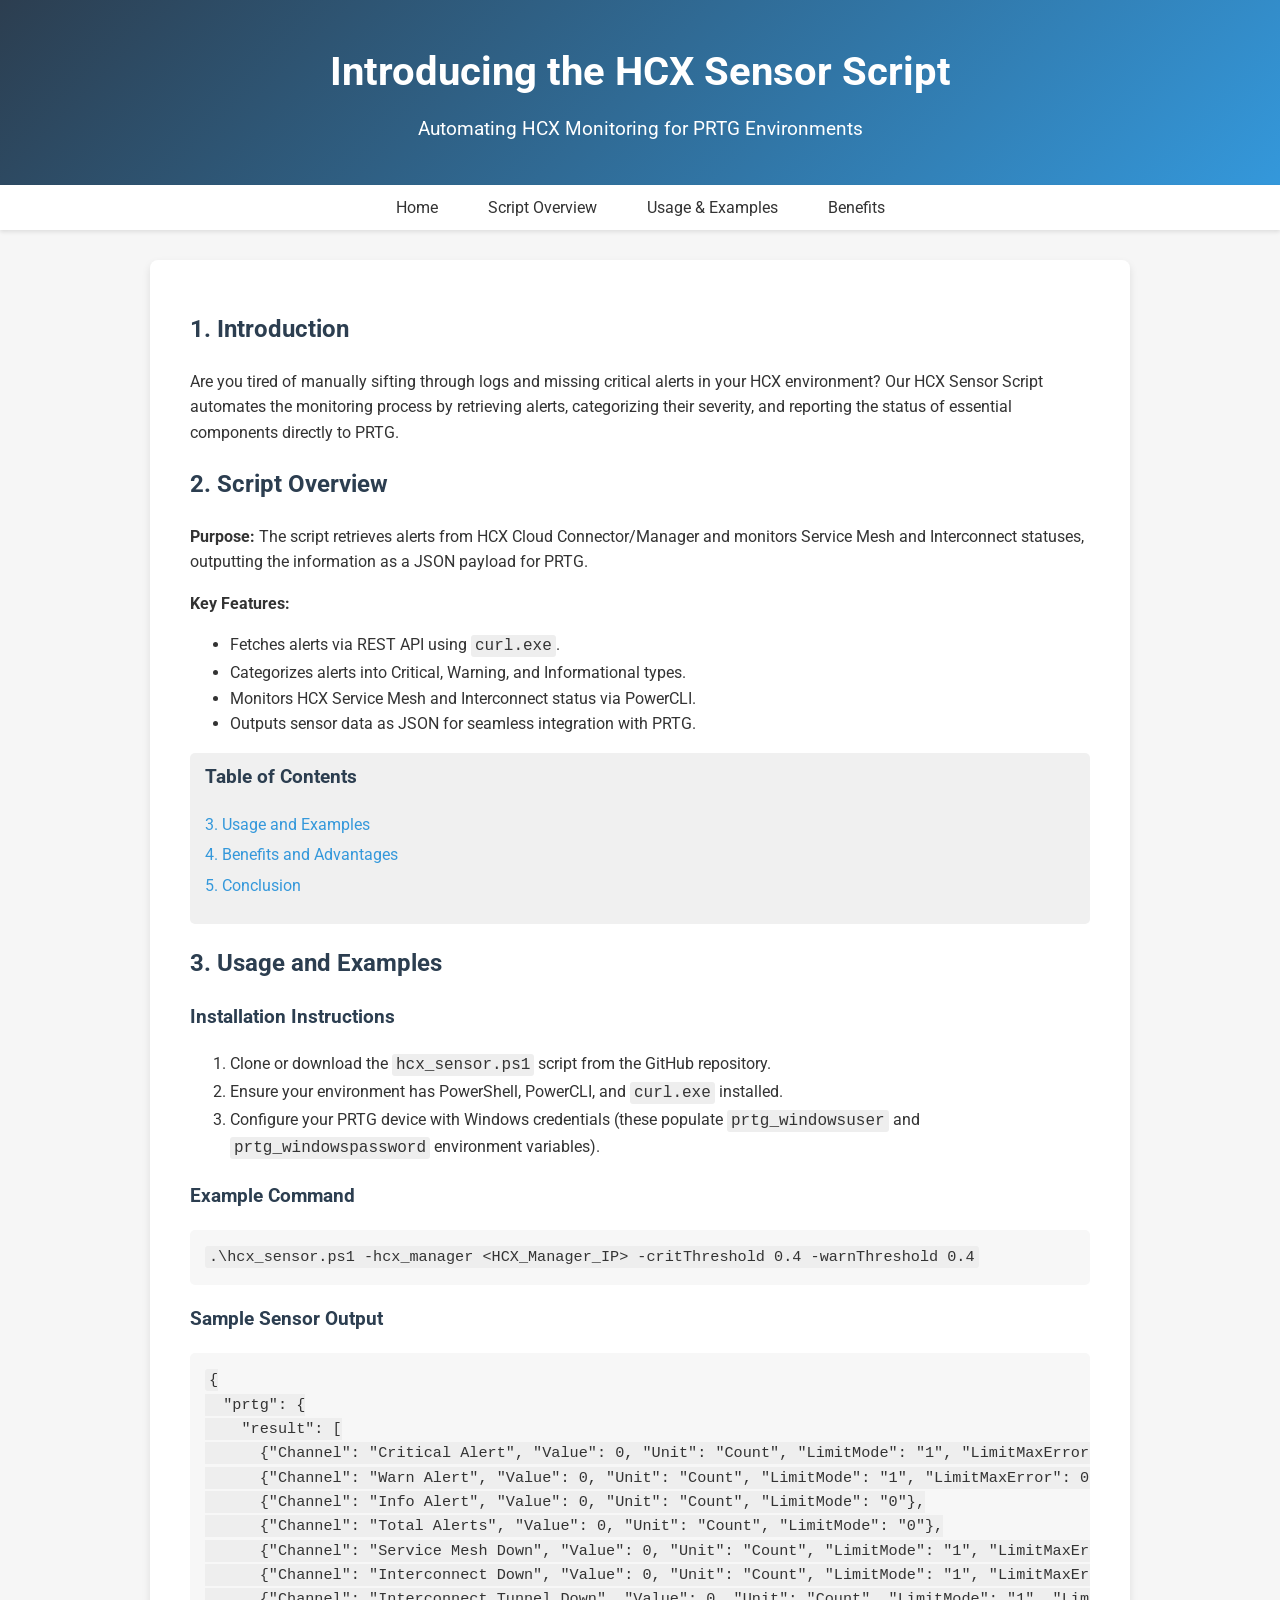
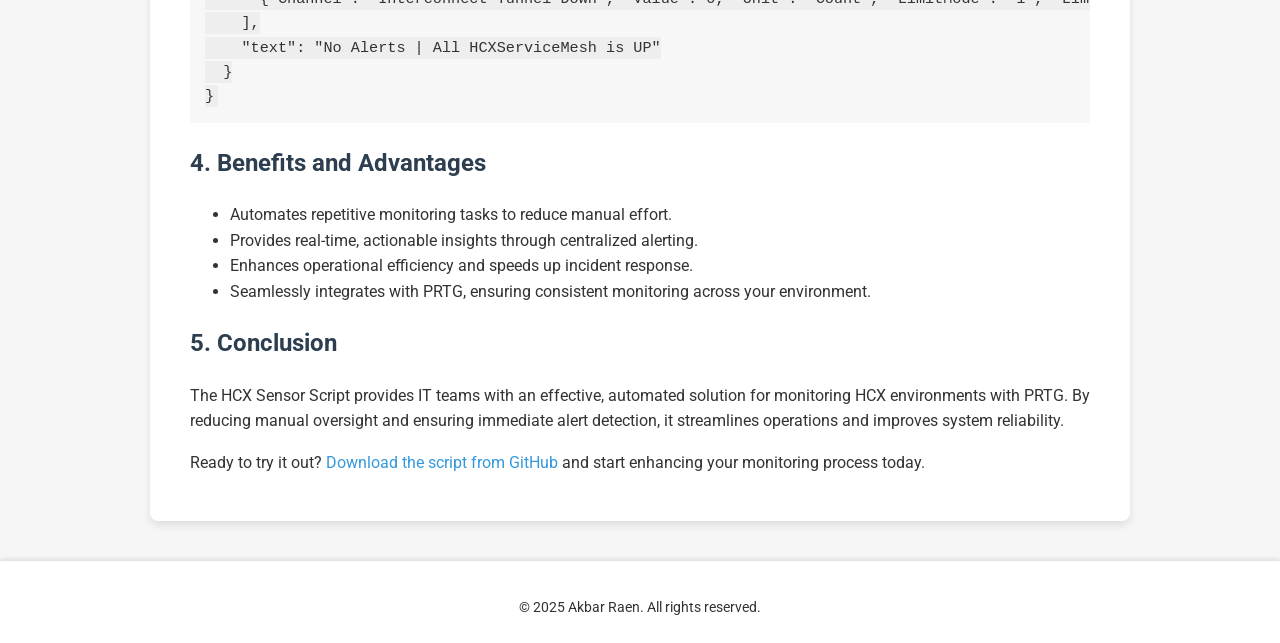
==== PRTGSensors/HCX-Sensor.html @ fb7a5610 "Create HCX-Sensor.html" ====
<!DOCTYPE html>
<html lang="en" itemscope itemtype="http://schema.org/WebPage">
<head>
  <meta charset="UTF-8" />
  <meta name="viewport" content="width=device-width, initial-scale=1" />
  
  <!-- SEO Meta Tags -->
  <title>Introducing the HCX Sensor Script for PRTG Monitoring</title>
  <meta name="description" content="Learn how our HCX Sensor Script retrieves alerts from HCX Cloud Connector/Manager, monitors Service Mesh and Interconnect status, and integrates seamlessly with PRTG." />
  <link rel="canonical" href="https://yourgithubusername.github.io/yourrepository/" />
  
  <!-- Open Graph Meta Tags -->
  <meta property="og:title" content="Introducing the HCX Sensor Script for PRTG Monitoring" />
  <meta property="og:description" content="Learn how our HCX Sensor Script retrieves alerts, monitors essential components, and outputs a PRTG-compatible JSON format" />
  <meta property="og:type" content="article" />
  <meta property="og:url" content="https://yourgithubusername.github.io/yourrepository/" />
  
  <!-- Google Fonts -->
  <link href="https://fonts.googleapis.com/css2?family=Roboto:wght@400;700&display=swap" rel="stylesheet">
  
  <style>
    /* Base Styles */
    body {
      font-family: 'Roboto', sans-serif;
      margin: 0;
      background-color: #f6f6f6;
      color: #333;
      line-height: 1.6;
    }
    a {
      color: #3498db;
      text-decoration: none;
    }
    a:hover {
      text-decoration: underline;
    }
    
    /* Header */
    header.site-header {
      background: linear-gradient(135deg, #2c3e50, #3498db);
      color: #fff;
      padding: 40px 20px;
      text-align: center;
    }
    header.site-header h1 {
      margin: 0;
      font-size: 2.5em;
      font-weight: 700;
    }
    header.site-header p {
      margin: 10px 0 0;
      font-size: 1.2em;
    }
    
    /* Navigation */
    nav.main-navigation {
      background: #fff;
      box-shadow: 0 2px 4px rgba(0,0,0,0.1);
    }
    nav.main-navigation ul {
      list-style: none;
      margin: 0;
      padding: 0;
      display: flex;
      justify-content: center;
    }
    nav.main-navigation li {
      margin: 0 15px;
    }
    nav.main-navigation a {
      padding: 10px;
      display: block;
      color: #333;
    }
    
    /* Main Container */
    .container {
      max-width: 900px;
      margin: 30px auto;
      background: #fff;
      padding: 30px 40px;
      border-radius: 8px;
      box-shadow: 0 4px 8px rgba(0,0,0,0.1);
    }
    
    /* Article Styles */
    article h2,  
    article h3 {
      color: #2c3e50;
      margin-top: 20px;
    }
    
    article p {
      margin: 1em 0;
    }
    
    pre {
      background: #f7f7f7;
      padding: 15px;
      border-radius: 5px;
      overflow-x: auto;
      font-size: 0.95em;
    }
    
    code {
      font-family: Consolas, monospace;
      background: #eee;
      padding: 2px 4px;
      border-radius: 3px;
    }
    
    /* Table of Contents */
    .toc {
      background: #f0f0f0;
      padding: 10px 15px;
      border-radius: 5px;
      margin-bottom: 20px;
    }
    .toc h3 {
      margin-top: 0;
    }
    .toc ul {
      list-style: none;
      padding-left: 0;
    }
    .toc li {
      margin: 5px 0;
    }
    
    /* Footer */
    footer.site-footer {
      text-align: center;
      padding: 20px;
      font-size: 0.9em;
      background: #fff;
      margin-top: 40px;
      box-shadow: 0 -2px 4px rgba(0,0,0,0.1);
    }
    
    /* Responsive */
    @media (max-width: 600px) {
      nav.main-navigation ul {
        flex-direction: column;
      }
      nav.main-navigation li {
        margin: 5px 0;
      }
      .container {
        padding: 20px;
      }
    }
  </style>
</head>
<body>
  <!-- Site Header -->
  <header class="site-header">
    <h1>Introducing the HCX Sensor Script</h1>
    <p>Automating HCX Monitoring for PRTG Environments</p>
  </header>
  
  <!-- Primary Navigation -->
  <nav class="main-navigation">
    <ul>
      <li><a href="#">Home</a></li>
      <li><a href="#overview">Script Overview</a></li>
      <li><a href="#usage">Usage &amp; Examples</a></li>
      <li><a href="#benefits">Benefits</a></li>
    </ul>
  </nav>
  
  <!-- Main Content Container -->
  <div class="container">
    <article>
      <!-- Introduction Section -->
      <section id="introduction">
        <h2>1. Introduction</h2>
        <p>
          Are you tired of manually sifting through logs and missing critical alerts in your HCX environment? Our HCX Sensor Script automates the monitoring process by retrieving alerts, categorizing their severity, and reporting the status of essential components directly to PRTG.
        </p>
      </section>
      
      <!-- Script Overview Section -->
      <section id="overview">
        <h2>2. Script Overview</h2>
        <p>
          <strong>Purpose:</strong> The script retrieves alerts from HCX Cloud Connector/Manager and monitors Service Mesh and Interconnect statuses, outputting the information as a JSON payload for PRTG.
        </p>
        <p><strong>Key Features:</strong></p>
        <ul>
          <li>Fetches alerts via REST API using <code>curl.exe</code>.</li>
          <li>Categorizes alerts into Critical, Warning, and Informational types.</li>
          <li>Monitors HCX Service Mesh and Interconnect status via PowerCLI.</li>
          <li>Outputs sensor data as JSON for seamless integration with PRTG.</li>
        </ul>
      </section>
      
      <!-- Table of Contents -->
      <section class="toc">
        <h3>Table of Contents</h3>
        <ul>
          <li><a href="#usage">3. Usage and Examples</a></li>
          <li><a href="#benefits">4. Benefits and Advantages</a></li>
          <li><a href="#conclusion">5. Conclusion</a></li>
        </ul>
      </section>
      
      <!-- Usage and Examples Section -->
      <section id="usage">
        <h2>3. Usage and Examples</h2>
        <h3>Installation Instructions</h3>
        <ol>
          <li>Clone or download the <code>hcx_sensor.ps1</code> script from the GitHub repository.</li>
          <li>Ensure your environment has PowerShell, PowerCLI, and <code>curl.exe</code> installed.</li>
          <li>Configure your PRTG device with Windows credentials (these populate <code>prtg_windowsuser</code> and <code>prtg_windowspassword</code> environment variables).</li>
        </ol>
        <h3>Example Command</h3>
        <pre><code>.\hcx_sensor.ps1 -hcx_manager &lt;HCX_Manager_IP&gt; -critThreshold 0.4 -warnThreshold 0.4</code></pre>
        <h3>Sample Sensor Output</h3>
        <pre><code>{
  "prtg": {
    "result": [
      {"Channel": "Critical Alert", "Value": 0, "Unit": "Count", "LimitMode": "1", "LimitMaxError": 0.4},
      {"Channel": "Warn Alert", "Value": 0, "Unit": "Count", "LimitMode": "1", "LimitMaxError": 0.4},
      {"Channel": "Info Alert", "Value": 0, "Unit": "Count", "LimitMode": "0"},
      {"Channel": "Total Alerts", "Value": 0, "Unit": "Count", "LimitMode": "0"},
      {"Channel": "Service Mesh Down", "Value": 0, "Unit": "Count", "LimitMode": "1", "LimitMaxError": 0},
      {"Channel": "Interconnect Down", "Value": 0, "Unit": "Count", "LimitMode": "1", "LimitMaxError": 0},
      {"Channel": "Interconnect Tunnel Down", "Value": 0, "Unit": "Count", "LimitMode": "1", "LimitMaxError": 0}
    ],
    "text": "No Alerts | All HCXServiceMesh is UP"
  }
}</code></pre>
      </section>
      
      <!-- Benefits and Advantages Section -->
      <section id="benefits">
        <h2>4. Benefits and Advantages</h2>
        <ul>
          <li>Automates repetitive monitoring tasks to reduce manual effort.</li>
          <li>Provides real-time, actionable insights through centralized alerting.</li>
          <li>Enhances operational efficiency and speeds up incident response.</li>
          <li>Seamlessly integrates with PRTG, ensuring consistent monitoring across your environment.</li>
        </ul>
      </section>
      
      <!-- Conclusion Section -->
      <section id="conclusion">
        <h2>5. Conclusion</h2>
        <p>
          The HCX Sensor Script provides IT teams with an effective, automated solution for monitoring HCX environments with PRTG. By reducing manual oversight and ensuring immediate alert detection, it streamlines operations and improves system reliability.
        </p>
        <p>
          Ready to try it out? <a href="https://github.com/akbarraen/Custom-PRTG-Sensor-Scripts/tree/main/VMware/HCX-HealthCheck" target="_blank">Download the script from GitHub</a> and start enhancing your monitoring process today.
        </p>
      </section>
    </article>
  </div>
  
  <!-- Site Footer -->
  <footer class="site-footer">
    <p>&copy; 2025 Akbar Raen. All rights reserved.</p>
  </footer>
</body>
</html>
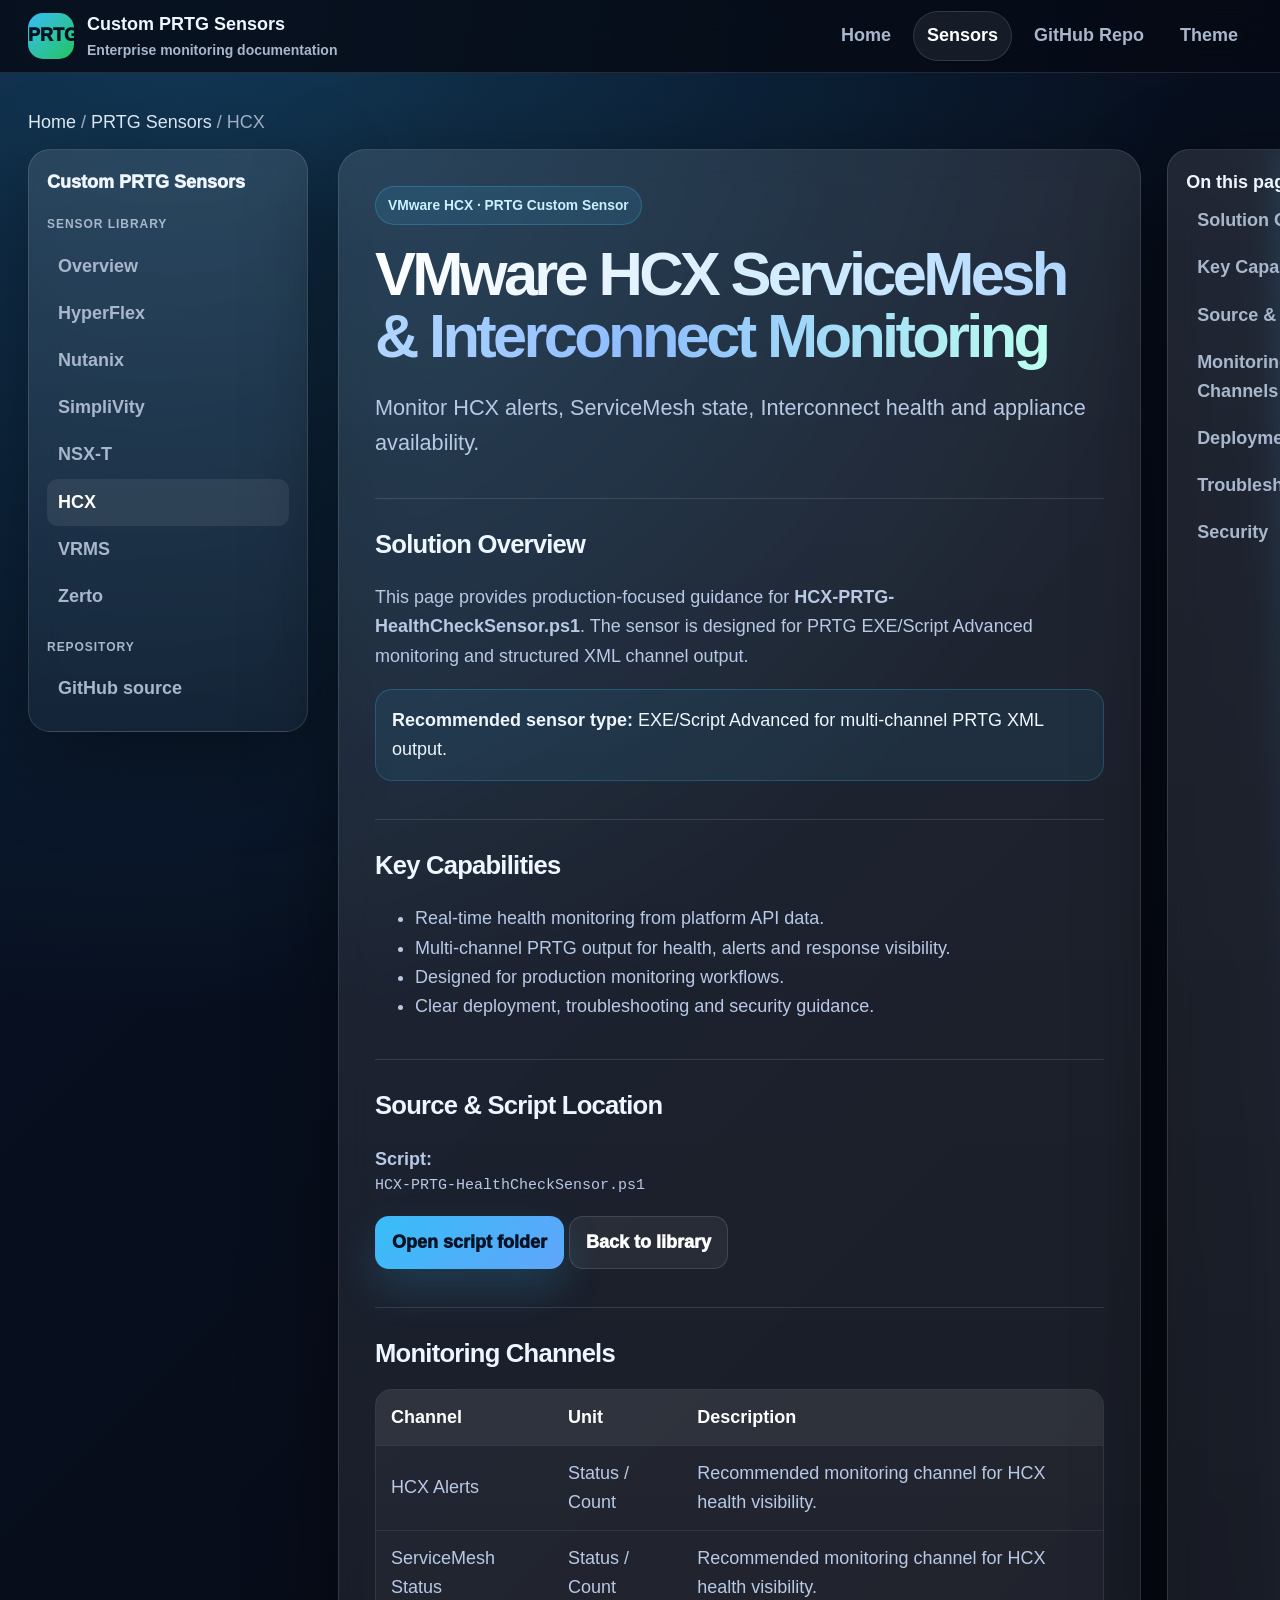
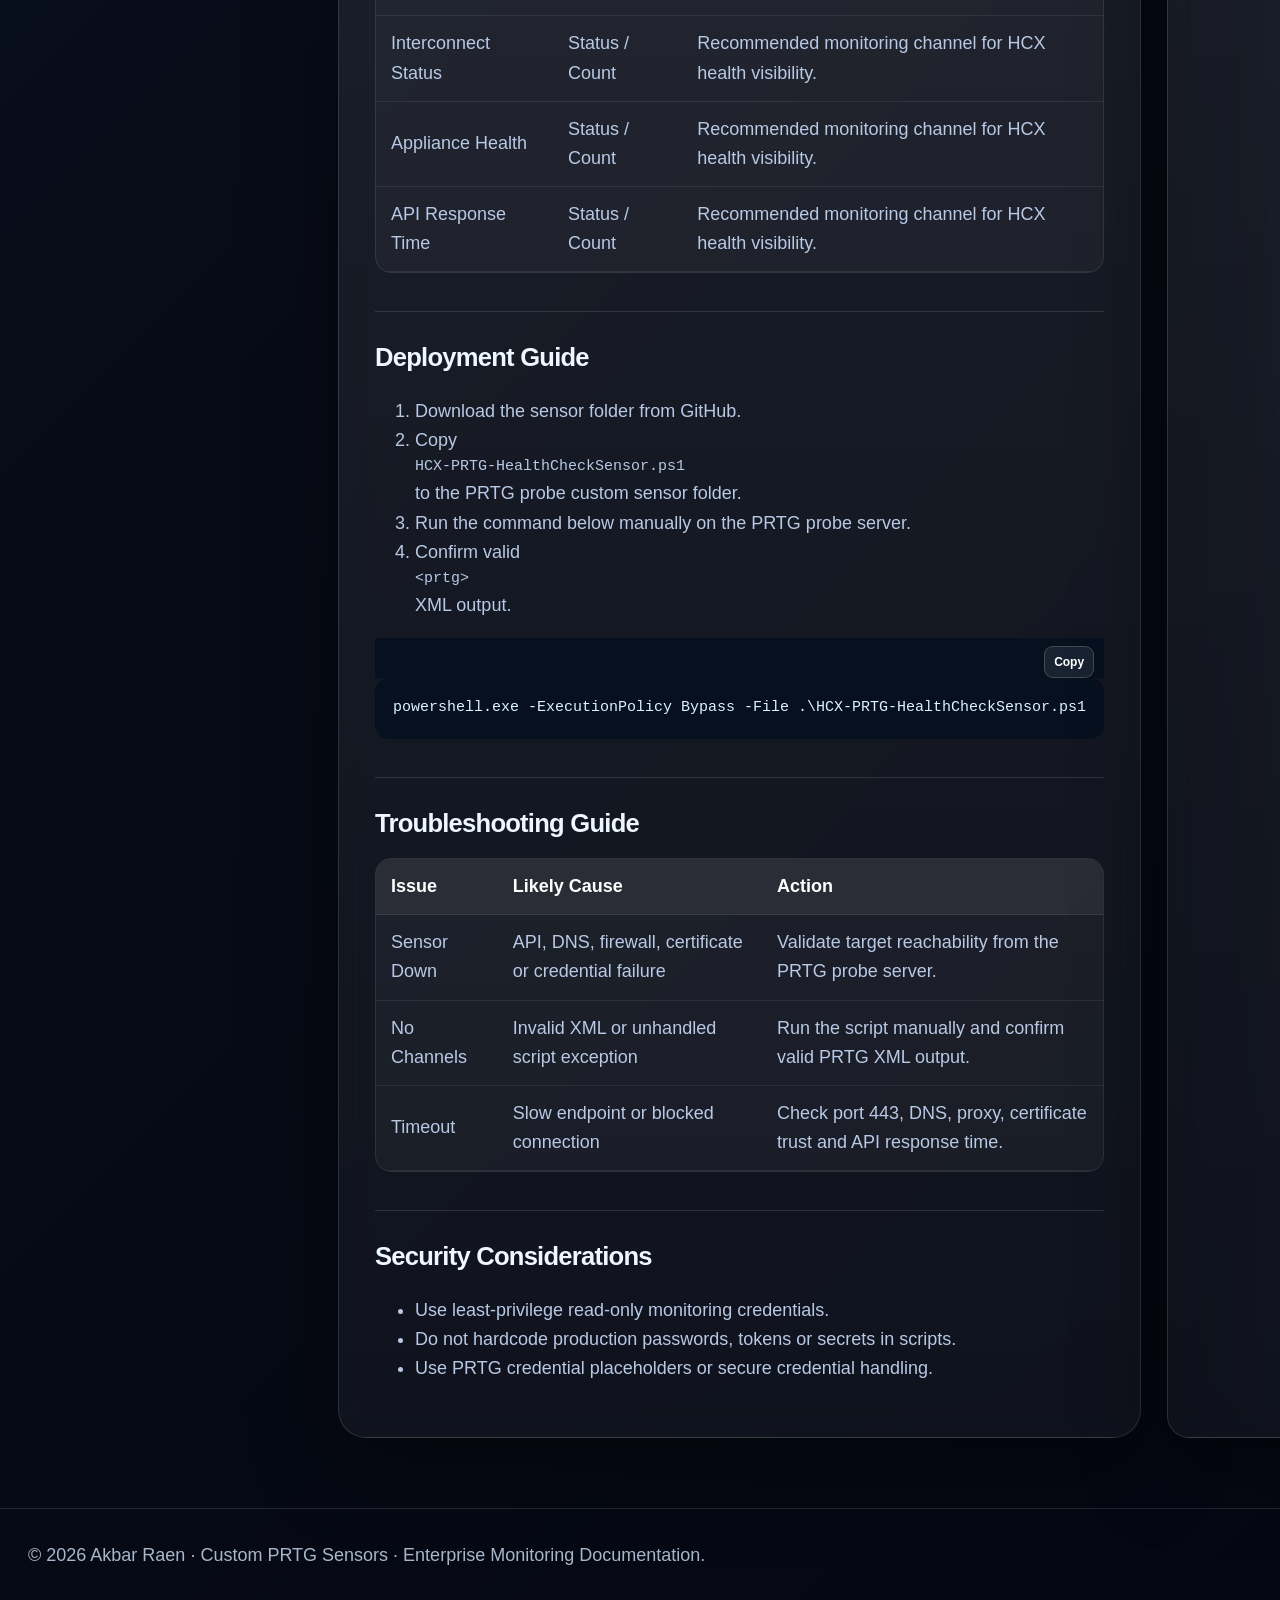
==== commit 25b5f71f: "New Site Design" ====
--- a/PRTGSensors/HCX-Sensor.html
+++ b/PRTGSensors/HCX-Sensor.html
@@ -1,264 +1 @@
-<!DOCTYPE html>
-<html lang="en" itemscope itemtype="http://schema.org/WebPage">
-<head>
-  <meta charset="UTF-8" />
-  <meta name="viewport" content="width=device-width, initial-scale=1" />
-  
-  <!-- SEO Meta Tags -->
-  <title>Introducing the HCX Sensor Script for PRTG Monitoring</title>
-  <meta name="description" content="Learn how our HCX Sensor Script retrieves alerts from HCX Cloud Connector/Manager, monitors Service Mesh and Interconnect status, and integrates seamlessly with PRTG." />
-  <link rel="canonical" href="https://yourgithubusername.github.io/yourrepository/" />
-  
-  <!-- Open Graph Meta Tags -->
-  <meta property="og:title" content="Introducing the HCX Sensor Script for PRTG Monitoring" />
-  <meta property="og:description" content="Learn how our HCX Sensor Script retrieves alerts, monitors essential components, and outputs a PRTG-compatible JSON format" />
-  <meta property="og:type" content="article" />
-  <meta property="og:url" content="https://yourgithubusername.github.io/yourrepository/" />
-  
-  <!-- Google Fonts -->
-  <link href="https://fonts.googleapis.com/css2?family=Roboto:wght@400;700&display=swap" rel="stylesheet">
-  
-  <style>
-    /* Base Styles */
-    body {
-      font-family: 'Roboto', sans-serif;
-      margin: 0;
-      background-color: #f6f6f6;
-      color: #333;
-      line-height: 1.6;
-    }
-    a {
-      color: #3498db;
-      text-decoration: none;
-    }
-    a:hover {
-      text-decoration: underline;
-    }
-    
-    /* Header */
-    header.site-header {
-      background: linear-gradient(135deg, #2c3e50, #3498db);
-      color: #fff;
-      padding: 40px 20px;
-      text-align: center;
-    }
-    header.site-header h1 {
-      margin: 0;
-      font-size: 2.5em;
-      font-weight: 700;
-    }
-    header.site-header p {
-      margin: 10px 0 0;
-      font-size: 1.2em;
-    }
-    
-    /* Navigation */
-    nav.main-navigation {
-      background: #fff;
-      box-shadow: 0 2px 4px rgba(0,0,0,0.1);
-    }
-    nav.main-navigation ul {
-      list-style: none;
-      margin: 0;
-      padding: 0;
-      display: flex;
-      justify-content: center;
-    }
-    nav.main-navigation li {
-      margin: 0 15px;
-    }
-    nav.main-navigation a {
-      padding: 10px;
-      display: block;
-      color: #333;
-    }
-    
-    /* Main Container */
-    .container {
-      max-width: 900px;
-      margin: 30px auto;
-      background: #fff;
-      padding: 30px 40px;
-      border-radius: 8px;
-      box-shadow: 0 4px 8px rgba(0,0,0,0.1);
-    }
-    
-    /* Article Styles */
-    article h2,  
-    article h3 {
-      color: #2c3e50;
-      margin-top: 20px;
-    }
-    
-    article p {
-      margin: 1em 0;
-    }
-    
-    pre {
-      background: #f7f7f7;
-      padding: 15px;
-      border-radius: 5px;
-      overflow-x: auto;
-      font-size: 0.95em;
-    }
-    
-    code {
-      font-family: Consolas, monospace;
-      background: #eee;
-      padding: 2px 4px;
-      border-radius: 3px;
-    }
-    
-    /* Table of Contents */
-    .toc {
-      background: #f0f0f0;
-      padding: 10px 15px;
-      border-radius: 5px;
-      margin-bottom: 20px;
-    }
-    .toc h3 {
-      margin-top: 0;
-    }
-    .toc ul {
-      list-style: none;
-      padding-left: 0;
-    }
-    .toc li {
-      margin: 5px 0;
-    }
-    
-    /* Footer */
-    footer.site-footer {
-      text-align: center;
-      padding: 20px;
-      font-size: 0.9em;
-      background: #fff;
-      margin-top: 40px;
-      box-shadow: 0 -2px 4px rgba(0,0,0,0.1);
-    }
-    
-    /* Responsive */
-    @media (max-width: 600px) {
-      nav.main-navigation ul {
-        flex-direction: column;
-      }
-      nav.main-navigation li {
-        margin: 5px 0;
-      }
-      .container {
-        padding: 20px;
-      }
-    }
-  </style>
-</head>
-<body>
-  <!-- Site Header -->
-  <header class="site-header">
-    <h1>Introducing the HCX Sensor Script</h1>
-    <p>Automating HCX Monitoring for PRTG Environments</p>
-  </header>
-  
-  <!-- Primary Navigation -->
-  <nav class="main-navigation">
-    <ul>
-      <li><a href="#">Home</a></li>
-      <li><a href="#overview">Script Overview</a></li>
-      <li><a href="#usage">Usage &amp; Examples</a></li>
-      <li><a href="#benefits">Benefits</a></li>
-    </ul>
-  </nav>
-  
-  <!-- Main Content Container -->
-  <div class="container">
-    <article>
-      <!-- Introduction Section -->
-      <section id="introduction">
-        <h2>1. Introduction</h2>
-        <p>
-          Are you tired of manually sifting through logs and missing critical alerts in your HCX environment? Our HCX Sensor Script automates the monitoring process by retrieving alerts, categorizing their severity, and reporting the status of essential components directly to PRTG.
-        </p>
-      </section>
-      
-      <!-- Script Overview Section -->
-      <section id="overview">
-        <h2>2. Script Overview</h2>
-        <p>
-          <strong>Purpose:</strong> The script retrieves alerts from HCX Cloud Connector/Manager and monitors Service Mesh and Interconnect statuses, outputting the information as a JSON payload for PRTG.
-        </p>
-        <p><strong>Key Features:</strong></p>
-        <ul>
-          <li>Fetches alerts via REST API using <code>curl.exe</code>.</li>
-          <li>Categorizes alerts into Critical, Warning, and Informational types.</li>
-          <li>Monitors HCX Service Mesh and Interconnect status via PowerCLI.</li>
-          <li>Outputs sensor data as JSON for seamless integration with PRTG.</li>
-        </ul>
-      </section>
-      
-      <!-- Table of Contents -->
-      <section class="toc">
-        <h3>Table of Contents</h3>
-        <ul>
-          <li><a href="#usage">3. Usage and Examples</a></li>
-          <li><a href="#benefits">4. Benefits and Advantages</a></li>
-          <li><a href="#conclusion">5. Conclusion</a></li>
-        </ul>
-      </section>
-      
-      <!-- Usage and Examples Section -->
-      <section id="usage">
-        <h2>3. Usage and Examples</h2>
-        <h3>Installation Instructions</h3>
-        <ol>
-          <li>Clone or download the <code>hcx_sensor.ps1</code> script from the GitHub repository.</li>
-          <li>Ensure your environment has PowerShell, PowerCLI, and <code>curl.exe</code> installed.</li>
-          <li>Configure your PRTG device with Windows credentials (these populate <code>prtg_windowsuser</code> and <code>prtg_windowspassword</code> environment variables).</li>
-        </ol>
-        <h3>Example Command</h3>
-        <pre><code>.\hcx_sensor.ps1 -hcx_manager &lt;HCX_Manager_IP&gt; -critThreshold 0.4 -warnThreshold 0.4</code></pre>
-        <h3>Sample Sensor Output</h3>
-        <pre><code>{
-  "prtg": {
-    "result": [
-      {"Channel": "Critical Alert", "Value": 0, "Unit": "Count", "LimitMode": "1", "LimitMaxError": 0.4},
-      {"Channel": "Warn Alert", "Value": 0, "Unit": "Count", "LimitMode": "1", "LimitMaxError": 0.4},
-      {"Channel": "Info Alert", "Value": 0, "Unit": "Count", "LimitMode": "0"},
-      {"Channel": "Total Alerts", "Value": 0, "Unit": "Count", "LimitMode": "0"},
-      {"Channel": "Service Mesh Down", "Value": 0, "Unit": "Count", "LimitMode": "1", "LimitMaxError": 0},
-      {"Channel": "Interconnect Down", "Value": 0, "Unit": "Count", "LimitMode": "1", "LimitMaxError": 0},
-      {"Channel": "Interconnect Tunnel Down", "Value": 0, "Unit": "Count", "LimitMode": "1", "LimitMaxError": 0}
-    ],
-    "text": "No Alerts | All HCXServiceMesh is UP"
-  }
-}</code></pre>
-      </section>
-      
-      <!-- Benefits and Advantages Section -->
-      <section id="benefits">
-        <h2>4. Benefits and Advantages</h2>
-        <ul>
-          <li>Automates repetitive monitoring tasks to reduce manual effort.</li>
-          <li>Provides real-time, actionable insights through centralized alerting.</li>
-          <li>Enhances operational efficiency and speeds up incident response.</li>
-          <li>Seamlessly integrates with PRTG, ensuring consistent monitoring across your environment.</li>
-        </ul>
-      </section>
-      
-      <!-- Conclusion Section -->
-      <section id="conclusion">
-        <h2>5. Conclusion</h2>
-        <p>
-          The HCX Sensor Script provides IT teams with an effective, automated solution for monitoring HCX environments with PRTG. By reducing manual oversight and ensuring immediate alert detection, it streamlines operations and improves system reliability.
-        </p>
-        <p>
-          Ready to try it out? <a href="https://github.com/akbarraen/Custom-PRTG-Sensor-Scripts/tree/main/VMware/HCX-HealthCheck" target="_blank">Download the script from GitHub</a> and start enhancing your monitoring process today.
-        </p>
-      </section>
-    </article>
-  </div>
-  
-  <!-- Site Footer -->
-  <footer class="site-footer">
-    <p>&copy; 2025 Akbar Raen. All rights reserved.</p>
-  </footer>
-</body>
-</html>
+<!doctype html><html lang="en"><head><meta charset="utf-8"><meta name="viewport" content="width=device-width, initial-scale=1"><title>VMware HCX ServiceMesh &amp; Interconnect Monitoring | PRTG Sensor Documentation</title><link rel="stylesheet" href="../assets/styles.css"></head><body><div id="progress-bar"></div><a class="skip" href="#main">Skip to content</a><header class="nav"><div class="container nav-inner"><a class="brand" href="../index.html"><span class="logo">PRTG</span><span><span class="brand-title">Custom PRTG Sensors</span><span class="brand-sub">Enterprise monitoring documentation</span></span></a><button class="mobile-btn" data-menu-button>Menu</button><nav class="menu" data-menu><a class="" href="../index.html">Home</a><a class="active" href="../PRTGSensors/index.html">Sensors</a><a href="https://github.com/akbarraen/Custom-PRTG-Sensor-Scripts">GitHub Repo</a><button class="theme-toggle" data-theme>Theme</button></nav></div></header><main id="main"><div class="container"><div class="breadcrumb"><a href="../index.html">Home</a> / <a href="index.html">PRTG Sensors</a> / HCX</div><div class="docs-shell"><aside class="side-nav"><p class="side-title">Custom PRTG Sensors</p><div class="side-section">Sensor library</div><a href="index.html">Overview</a><a class="" href="HyperFlex-Sensor.html">HyperFlex</a><a class="" href="Nutanix-Sensor.html">Nutanix</a><a class="" href="SimpliVity-Sensor.html">SimpliVity</a><a class="" href="NSX-Alarms-Sensor.html">NSX-T</a><a class="active" href="HCX-Sensor.html">HCX</a><a class="" href="VRMS-VMReplicationHealth-Sensor.html">VRMS</a><a class="" href="Zerto-Sensor.html">Zerto</a><div class="side-section">Repository</div><a href="https://github.com/akbarraen/Custom-PRTG-Sensor-Scripts">GitHub source</a></aside><div class="doc-layout"><article class="doc reveal" style="--accent:var(--blue)"><span class="kicker">VMware HCX · PRTG Custom Sensor</span><h1><span class="gradient-text">VMware HCX ServiceMesh &amp; Interconnect Monitoring</span></h1><p class="lead">Monitor HCX alerts, ServiceMesh state, Interconnect health and appliance availability.</p><section id="overview"><h2>Solution Overview</h2><p>This page provides production-focused guidance for <strong>HCX-PRTG-HealthCheckSensor.ps1</strong>. The sensor is designed for PRTG EXE/Script Advanced monitoring and structured XML channel output.</p><div class="callout"><strong>Recommended sensor type:</strong> EXE/Script Advanced for multi-channel PRTG XML output.</div></section><section id="capabilities"><h2>Key Capabilities</h2><ul><li>Real-time health monitoring from platform API data.</li><li>Multi-channel PRTG output for health, alerts and response visibility.</li><li>Designed for production monitoring workflows.</li><li>Clear deployment, troubleshooting and security guidance.</li></ul></section><section id="source"><h2>Source & Script Location</h2><p><strong>Script:</strong> <code>HCX-PRTG-HealthCheckSensor.ps1</code></p><p><a class="btn" href="https://github.com/akbarraen/Custom-PRTG-Sensor-Scripts/tree/main/VMware/HCX-HealthCheck">Open script folder</a> <a class="btn secondary" href="index.html">Back to library</a></p></section><section id="channels"><h2>Monitoring Channels</h2><div class="table-wrap"><table><thead><tr><th>Channel</th><th>Unit</th><th>Description</th></tr></thead><tbody><tr><td>HCX Alerts</td><td>Status / Count</td><td>Recommended monitoring channel for HCX health visibility.</td></tr><tr><td>ServiceMesh Status</td><td>Status / Count</td><td>Recommended monitoring channel for HCX health visibility.</td></tr><tr><td>Interconnect Status</td><td>Status / Count</td><td>Recommended monitoring channel for HCX health visibility.</td></tr><tr><td>Appliance Health</td><td>Status / Count</td><td>Recommended monitoring channel for HCX health visibility.</td></tr><tr><td>API Response Time</td><td>Status / Count</td><td>Recommended monitoring channel for HCX health visibility.</td></tr></tbody></table></div></section><section id="deployment"><h2>Deployment Guide</h2><ol><li>Download the sensor folder from GitHub.</li><li>Copy <code>HCX-PRTG-HealthCheckSensor.ps1</code> to the PRTG probe custom sensor folder.</li><li>Run the command below manually on the PRTG probe server.</li><li>Confirm valid <code>&lt;prtg&gt;</code> XML output.</li></ol><div class="copy-row"><button class="copy-btn" data-copy="#cmd-hcx">Copy</button></div><pre><code id="cmd-hcx">powershell.exe -ExecutionPolicy Bypass -File .\HCX-PRTG-HealthCheckSensor.ps1</code></pre></section><section id="troubleshooting"><h2>Troubleshooting Guide</h2><div class="table-wrap"><table><thead><tr><th>Issue</th><th>Likely Cause</th><th>Action</th></tr></thead><tbody><tr><td>Sensor Down</td><td>API, DNS, firewall, certificate or credential failure</td><td>Validate target reachability from the PRTG probe server.</td></tr><tr><td>No Channels</td><td>Invalid XML or unhandled script exception</td><td>Run the script manually and confirm valid PRTG XML output.</td></tr><tr><td>Timeout</td><td>Slow endpoint or blocked connection</td><td>Check port 443, DNS, proxy, certificate trust and API response time.</td></tr></tbody></table></div></section><section id="security"><h2>Security Considerations</h2><ul><li>Use least-privilege read-only monitoring credentials.</li><li>Do not hardcode production passwords, tokens or secrets in scripts.</li><li>Use PRTG credential placeholders or secure credential handling.</li></ul></section></article><aside class="toc"><strong>On this page</strong><a href="#overview">Solution Overview</a><a href="#capabilities">Key Capabilities</a><a href="#source">Source & Script</a><a href="#channels">Monitoring Channels</a><a href="#deployment">Deployment Guide</a><a href="#troubleshooting">Troubleshooting</a><a href="#security">Security</a></aside></div></div></div></main><footer class="footer"><div class="container">© <span data-year></span> Akbar Raen · Custom PRTG Sensors · Enterprise Monitoring Documentation.</div></footer><script src="../assets/site.js"></script></body></html>
--- a/assets/styles.css
+++ b/assets/styles.css
@@ -0,0 +1,5 @@
+
+:root{--bg:#070b16;--text:#eef6ff;--muted:#a8b7cc;--line:rgba(255,255,255,.12);--brand:#38bdf8;--brand2:#22c55e;--cyan:#36d7ff;--blue:#60a5fa;--green:#4ade80;--violet:#a78bfa;--orange:#fb923c;--pink:#f472b6;--teal:#2dd4bf;--shadow:0 24px 90px rgba(0,0,0,.42);--nav:72px;--max:1280px;--fs-body:clamp(15px,.35vw + 14px,18px);--fs-lead:clamp(16px,.6vw + 14px,22px);--fs-h1:clamp(34px,5.4vw,76px);--fs-h2:clamp(24px,2vw,34px)}*{box-sizing:border-box}html{scroll-behavior:smooth;font-size:var(--fs-body)}body{margin:0;font-family:Inter,Segoe UI,Roboto,Arial,sans-serif;background:radial-gradient(circle at 15% 0%,rgba(56,189,248,.22),transparent 30%),linear-gradient(135deg,#08142a 0%,var(--bg) 50%,#050812 100%);color:var(--text);line-height:1.62;overflow-x:hidden}a{text-decoration:none;color:inherit}.container{max-width:var(--max);margin:auto;padding:0 clamp(16px,3vw,28px)}button,.btn,input,select{font:inherit}button,.btn{min-height:42px}input,select{font-size:16px}.skip{position:absolute;left:-9999px}.skip:focus{left:16px;top:12px;z-index:999;background:#fff;color:#000;padding:10px 14px;border-radius:12px}#progress-bar{position:fixed;top:0;left:0;height:3px;width:0;background:linear-gradient(90deg,var(--brand2),var(--brand));z-index:9999}.nav{position:sticky;top:0;z-index:80;background:rgba(5,9,19,.8);backdrop-filter:blur(20px);border-bottom:1px solid var(--line)}.nav-inner{height:var(--nav);display:flex;align-items:center;justify-content:space-between}.brand{display:flex;gap:13px;align-items:center}.logo{width:46px;height:46px;border-radius:15px;display:grid;place-items:center;background:linear-gradient(135deg,var(--brand),var(--brand2));color:#06111f;font-weight:950}.brand-title{display:block;font-weight:900}.brand-sub{display:block;color:var(--muted);font-size:clamp(12px,.25vw + 11px,14px);font-weight:650}.menu{display:flex;gap:8px;align-items:center}.menu a,.theme-toggle{padding:9px 13px;border-radius:999px;color:var(--muted);font-weight:800;border:1px solid transparent;background:transparent;cursor:pointer}.menu a:hover,.menu a.active,.theme-toggle:hover{background:rgba(255,255,255,.07);color:#fff;border-color:var(--line)}.mobile-btn{display:none;border:1px solid var(--line);background:rgba(255,255,255,.06);color:#fff;border-radius:12px;padding:9px 13px;font-weight:800}.hero{min-height:calc(100vh - var(--nav));display:grid;align-items:center;padding:clamp(42px,7vw,76px) 0}.hero-grid{display:grid;grid-template-columns:1.05fr .95fr;gap:clamp(28px,5vw,56px);align-items:center}.kicker,.chip{display:inline-flex;align-items:center;border:1px solid rgba(56,189,248,.28);background:rgba(56,189,248,.11);color:#c8f2ff;border-radius:999px;padding:7px 12px;font-weight:900;font-size:clamp(12px,.22vw + 11px,14px)}h1{font-size:var(--fs-h1);line-height:1.02;margin:18px 0;letter-spacing:-.06em}.gradient-text{background:linear-gradient(90deg,#fff,#c7e7ff 38%,#8ebcff 70%,#baffef);-webkit-background-clip:text;background-clip:text;color:transparent}.lead{font-size:var(--fs-lead);color:#b8c9e4;max-width:760px}.hero-actions,.actions{display:flex;flex-wrap:wrap;gap:14px;margin-top:24px}.btn{display:inline-flex;align-items:center;justify-content:center;gap:9px;padding:11px 16px;border-radius:14px;border:1px solid transparent;background:linear-gradient(135deg,var(--brand),#60a5fa);color:#031225;font-weight:950;box-shadow:0 18px 42px rgba(56,189,248,.18);transition:.22s}.btn:hover{transform:translateY(-2px)}.btn.secondary{background:rgba(255,255,255,.06);color:#fff;border-color:var(--line);box-shadow:none}.btn.ghost{background:transparent;color:#d8e9ff;border-color:var(--line)}.metrics{display:grid;grid-template-columns:repeat(3,1fr);gap:14px;margin-top:30px}.metric,.panel,.sensor-card,.doc,.toc,.side-nav{border:1px solid var(--line);background:linear-gradient(180deg,rgba(255,255,255,.105),rgba(255,255,255,.045));box-shadow:var(--shadow);backdrop-filter:blur(16px)}.metric{padding:18px;border-radius:20px}.metric b{font-size:clamp(24px,2vw,34px);display:block}.metric span,.sub{color:var(--muted)}.panel{border-radius:28px;overflow:hidden}.monitor{padding:20px}.window{background:#06101f;border:1px solid rgba(120,170,255,.22);border-radius:20px;overflow:hidden}.winbar{height:38px;background:#101a2e;display:flex;gap:8px;align-items:center;padding:0 14px}.dot{width:11px;height:11px;border-radius:50%;background:#ef4444}.dot:nth-child(2){background:#f59e0b}.dot:nth-child(3){background:#22c55e}pre{position:relative;margin:0;padding:18px;overflow:auto;background:#06101f;color:#ddf3ff;border-radius:14px;padding-right:18px}code{font-family:Cascadia Code,Consolas,Monaco,monospace;font-size:clamp(12px,.35vw + 11px,15px);white-space:pre;display:block}.copy-row{display:flex;justify-content:flex-end;background:#06101f;padding:8px 10px 0}.copy-btn{min-height:32px;border:1px solid rgba(255,255,255,.18);background:rgba(255,255,255,.08);color:#fff;border-radius:9px;padding:4px 9px;font-size:12px;font-weight:850;cursor:pointer}.copy-btn.copied{background:rgba(34,197,94,.22);border-color:rgba(34,197,94,.5)}.section{padding:clamp(44px,6vw,72px) 0}.section-head{display:flex;align-items:end;justify-content:space-between;gap:24px;margin-bottom:24px}.section h2,.listing h1{font-size:clamp(30px,4vw,54px);line-height:1.05;letter-spacing:-.045em;margin:0}.toolbar{display:flex;gap:12px;flex-wrap:wrap;margin:22px 0}.search{flex:1;min-width:270px;padding:14px 16px;border-radius:15px;border:1px solid var(--line);background:rgba(255,255,255,.06);color:#fff;outline:none}.select{padding:14px 16px;border-radius:15px;border:1px solid var(--line);background:#111b31;color:#fff}.grid{display:grid;gap:22px}.cols-2{grid-template-columns:repeat(2,1fr)}.sensor-card{position:relative;display:flex;flex-direction:column;min-height:330px;padding:24px;border-radius:24px;overflow:hidden;transition:.22s}.sensor-card:before{content:"";position:absolute;inset:-1px;background:radial-gradient(circle at 15% 0%,var(--accent),transparent 40%);opacity:.14;pointer-events:none}.sensor-card:hover{transform:translateY(-6px) scale(1.01);border-color:rgba(90,190,255,.36)}.sensor-card h3{font-size:clamp(20px,1vw + 17px,25px);margin:16px 0 8px;letter-spacing:-.02em}.sensor-card p,.doc p,.doc li,td{color:#b8c9e6}.icon{width:52px;height:52px;border-radius:17px;display:grid;place-items:center;background:linear-gradient(135deg,var(--accent),rgba(255,255,255,.12));color:#031225;font-weight:950}.chips{display:flex;gap:8px;flex-wrap:wrap;margin:16px 0}.chip{font-size:12px;padding:6px 10px;color:#e6f1ff;background:rgba(255,255,255,.065);border-color:var(--line)}.breadcrumb{padding:35px 0 12px;color:var(--muted)}.breadcrumb a{color:#e5f3ff}.docs-shell{display:grid;grid-template-columns:280px 1fr;gap:30px;align-items:start;padding-bottom:70px}.side-nav,.toc{position:sticky;top:calc(var(--nav) + 20px);border-radius:22px;padding:18px}.side-title{font-weight:950;margin:0 0 12px}.side-section{font-size:12px;text-transform:uppercase;letter-spacing:.08em;color:var(--muted);font-weight:900;margin:18px 0 8px}.side-nav a,.toc a{display:block;padding:9px 11px;border-radius:11px;color:var(--muted);font-weight:750}.side-nav a:hover,.side-nav a.active,.toc a:hover{background:rgba(255,255,255,.075);color:#fff}.doc-layout{display:grid;grid-template-columns:1fr 220px;gap:26px}.doc{border-radius:28px;padding:clamp(22px,3vw,36px)}.doc h1{font-size:clamp(32px,4.8vw,62px)}.doc h2{font-size:var(--fs-h2);margin:38px 0 14px;padding-top:25px;border-top:1px solid var(--line);letter-spacing:-.03em}.callout{border:1px solid rgba(56,189,248,.25);background:rgba(56,189,248,.08);border-radius:17px;padding:16px;margin:16px 0}.table-wrap{overflow:auto;border:1px solid var(--line);border-radius:16px}table{width:100%;border-collapse:collapse;background:rgba(255,255,255,.035)}th,td{padding:13px 15px;text-align:left;border-bottom:1px solid rgba(255,255,255,.08)}th{background:rgba(255,255,255,.06);color:#fff}.footer{border-top:1px solid var(--line);padding:32px 0;color:var(--muted)}.reveal{opacity:0;transform:translateY(18px);transition:.55s}.reveal.in{opacity:1;transform:none}
+html.light{--bg:#f4f7fb;--text:#0b1b2b;--muted:#4b5e73;--line:rgba(11,27,43,.14);--shadow:0 18px 48px rgba(15,35,70,.12)}html.light body{background:linear-gradient(180deg,#f4f7fb,#fff);color:var(--text)}html.light .nav{background:rgba(255,255,255,.96)}html.light .sensor-card,html.light .doc,html.light .panel,html.light .toc,html.light .metric,html.light .side-nav{background:#fff;border-color:var(--line);color:var(--text)}html.light h1,html.light h2,html.light h3,html.light .brand-title,html.light .side-title,html.light .toc strong{color:#0b1b2b}html.light p,html.light li,html.light .lead,html.light .sub,html.light .brand-sub,html.light .menu a,html.light .doc p,html.light .doc li,html.light .sensor-card p,html.light td,html.light .toc a,html.light .side-nav a,html.light .breadcrumb{color:#4b5e73}html.light .breadcrumb a{color:#075985}html.light .kicker,html.light .chip{color:#075985;background:#e8f7ff;border-color:#b8e7ff}html.light .gradient-text{background:linear-gradient(90deg,#0b1b2b,#075985,#0078ff);-webkit-background-clip:text;background-clip:text;color:transparent}html.light .btn{background:linear-gradient(135deg,#0078ff,#00a8ff);color:#fff}html.light .btn.secondary,html.light .btn.ghost{background:#eef3f8;color:#0b1b2b;border-color:#d7e0ea}html.light .search,html.light .select{background:#fff;color:#0b1b2b;border-color:#d7e0ea}html.light .window,html.light pre,html.light .copy-row{background:#0b1220;color:#e7f6ff}html.light .copy-btn{background:#e8f1fb;color:#0b1b2b;border-color:#cbd8e6}html.light .side-nav a:hover,html.light .side-nav a.active,html.light .toc a:hover,html.light .menu a:hover,html.light .menu a.active,html.light .theme-toggle:hover{background:#eef3f8;color:#0b1b2b}html.light th{color:#0b1b2b;background:#f2f6fb}
+@media(max-width:1024px){.hero-grid,.docs-shell,.doc-layout,.cols-2{grid-template-columns:1fr}.side-nav,.toc{position:relative;top:0}.section-head{align-items:start;flex-direction:column}.metrics{grid-template-columns:1fr}.hero{min-height:auto}.menu{display:none;position:absolute;top:var(--nav);left:16px;right:16px;flex-direction:column;align-items:stretch;background:rgba(7,11,22,.98);border:1px solid var(--line);border-radius:18px;padding:12px}.menu.open{display:flex}.mobile-btn{display:inline-flex}.sensor-card{padding:19px}.section{padding:44px 0}html.light .menu{background:#fff}}
+@media(max-width:600px){:root{--nav:66px}.container{padding:0 16px}.brand-sub{display:none}.logo{width:40px;height:40px}.toolbar{display:block}.search,.select{width:100%;margin-bottom:10px}.hero-actions,.actions{display:grid}.btn{width:100%}.doc h1{font-size:32px}.doc h2{font-size:23px}pre{padding:14px}.copy-row{justify-content:flex-start}.side-nav{max-height:260px;overflow:auto}}
